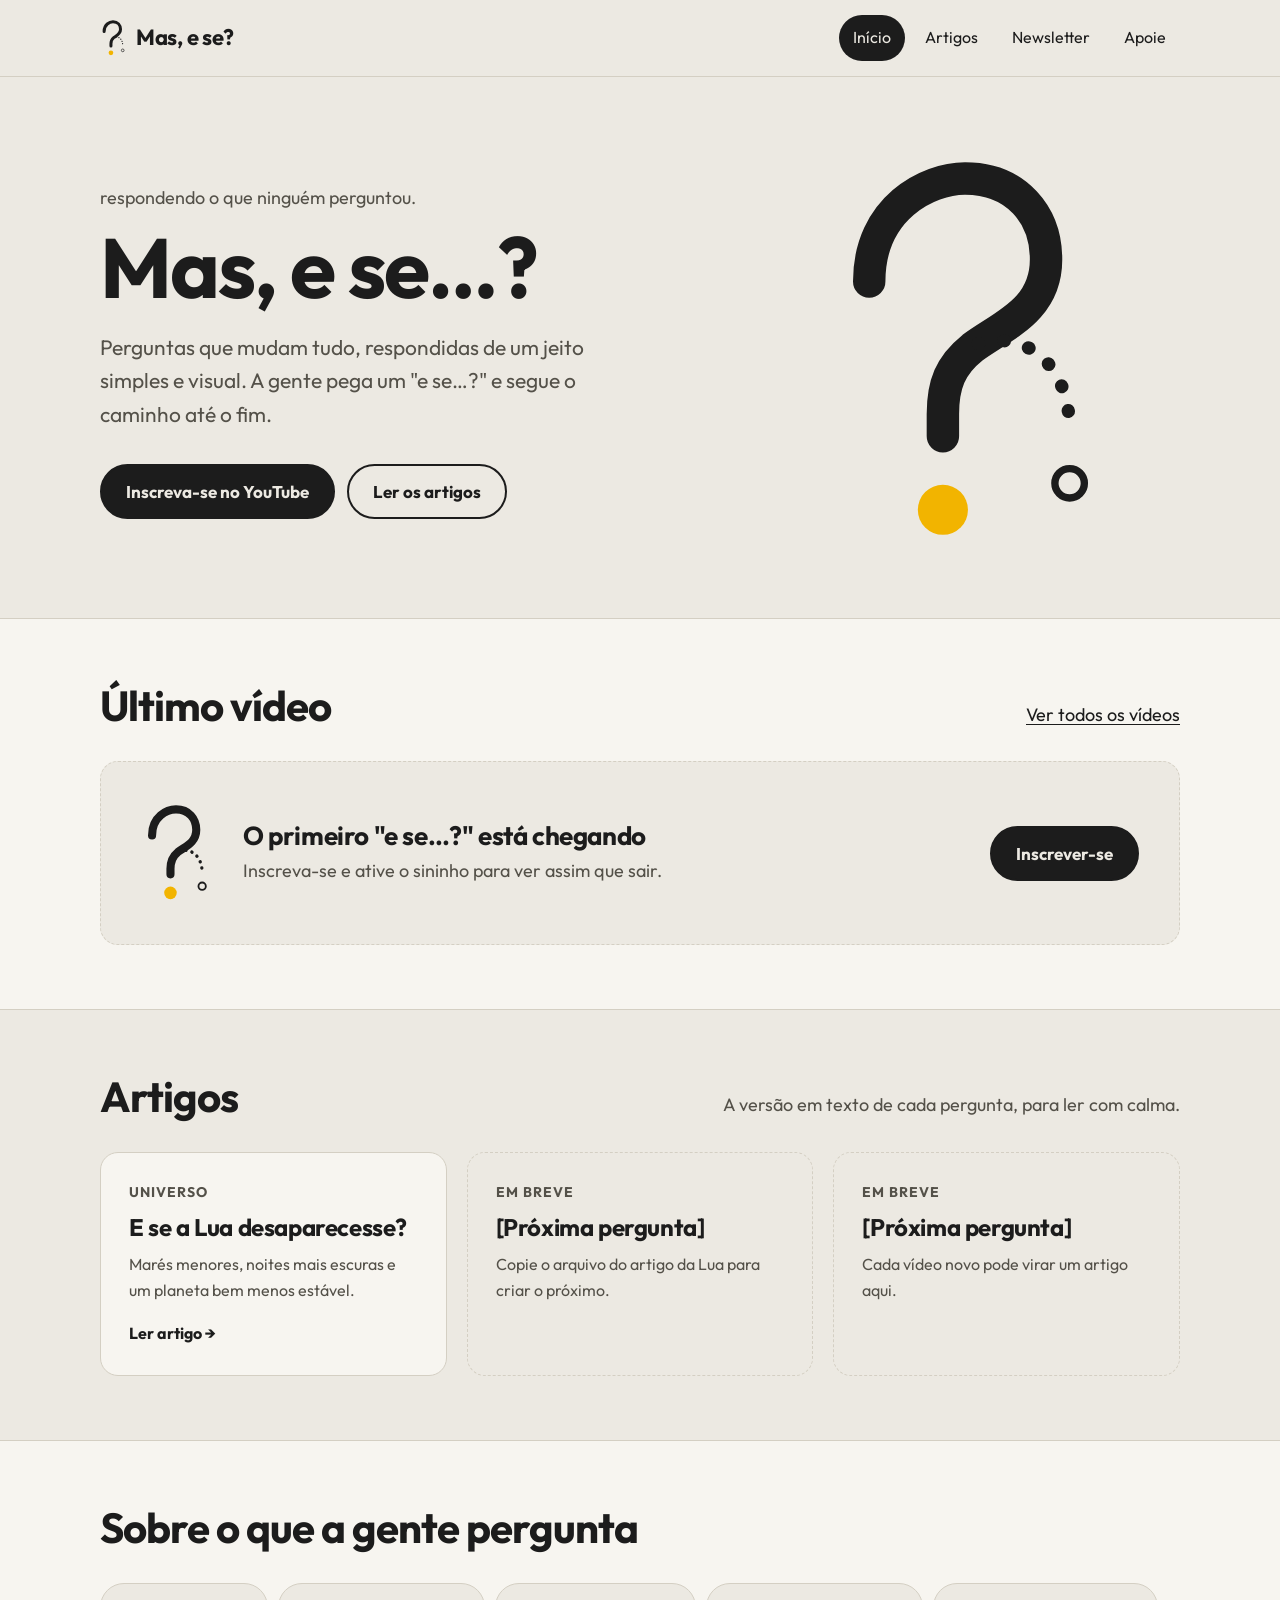
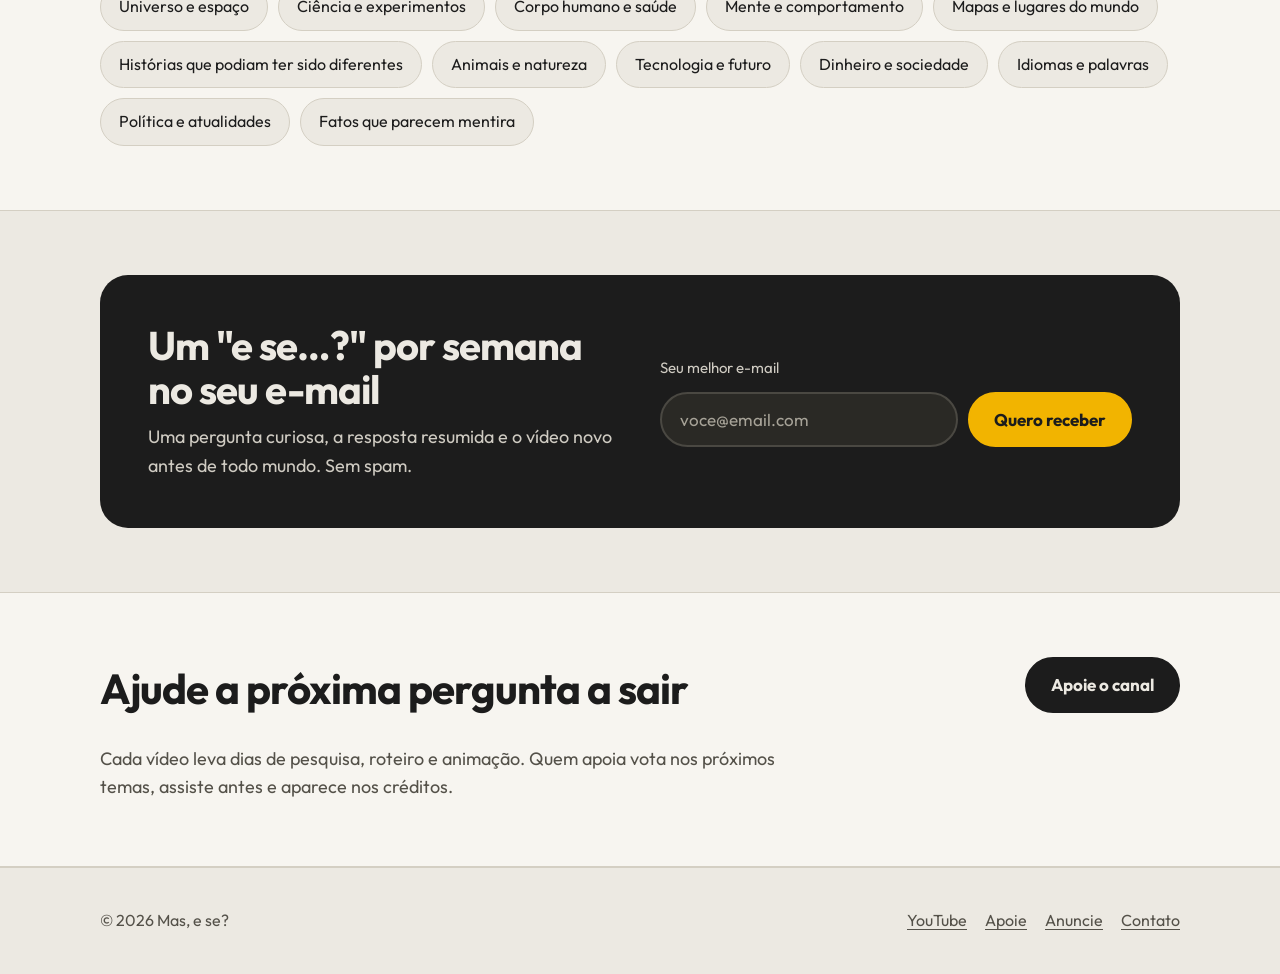
==== index.html @ bb421aa9 "Site do canal Mas, e se? Página inicial, artigo modelo, página de apoio, newsletter com Netlify Form" ====
<!doctype html>
<html lang="pt-BR">
<head>
  <meta charset="utf-8">
  <meta name="viewport" content="width=device-width, initial-scale=1">
  <title>Mas, e se? — perguntas que mudam tudo</title>
  <meta name="description" content="Perguntas que mudam tudo, respondidas de um jeito simples e visual. Ciência, história, universo, corpo humano e muito mais.">
  <meta property="og:title" content="Mas, e se?">
  <meta property="og:description" content="Perguntas que mudam tudo, respondidas de um jeito simples e visual.">
  <meta property="og:type" content="website">
  <link rel="icon" href="favicon.svg" type="image/svg+xml">
  <link rel="preconnect" href="https://fonts.googleapis.com">
  <link rel="preconnect" href="https://fonts.gstatic.com" crossorigin>
  <link href="https://fonts.googleapis.com/css2?family=Outfit:wght@400;700&display=swap" rel="stylesheet">
  <link rel="stylesheet" href="style.css">
</head>
<body>
  <a class="skip" href="#conteudo">Pular para o conteúdo</a>

  <header class="site-header">
    <div class="wrap">
      <a class="brand" href="/" aria-label="Mas, e se? — página inicial">
        <img src="logo.svg" alt="" width="26" height="38">
        <span>Mas, e se?</span>
      </a>
      <nav class="nav" aria-label="Principal">
        <a href="/" aria-current="page">Início</a>
        <a href="#artigos">Artigos</a>
        <a href="#newsletter">Newsletter</a>
        <a href="apoie.html">Apoie</a>
      </nav>
    </div>
  </header>

  <main id="conteudo">
    <!-- HERO -->
    <section class="hero">
      <div class="wrap">
        <div>
          <p class="eyebrow">respondendo o que ninguém perguntou.</p>
          <h1>Mas, e se…?</h1>
          <p class="lead">Perguntas que mudam tudo, respondidas de um jeito simples e visual. A gente pega um "e se…?" e segue o caminho até o fim.</p>
          <div class="hero-actions">
            <a class="btn" href="https://www.youtube.com/@youtubemasese?sub_confirmation=1" target="_blank" rel="noopener">Inscreva-se no YouTube</a>
            <a class="btn ghost" href="#artigos">Ler os artigos</a>
          </div>
        </div>
        <img class="hero-mark" src="logo.svg" alt="" width="280" height="405">
      </div>
    </section>

    <!-- ÚLTIMO VÍDEO -->
    <section class="alt" aria-labelledby="titulo-video">
      <div class="wrap">
        <div class="section-head">
          <h2 id="titulo-video">Último vídeo</h2>
          <a href="https://www.youtube.com/@youtubemasese/videos" target="_blank" rel="noopener">Ver todos os vídeos</a>
        </div>
        <!--
          QUANDO O PRIMEIRO VÍDEO SAIR: apague o bloco "video-soon" abaixo e use este no lugar,
          trocando ID_DO_VIDEO pelo código que vem depois de ?v= no link do vídeo:

          <div class="video">
            <iframe src="https://www.youtube-nocookie.com/embed/ID_DO_VIDEO" title="Último vídeo do canal Mas, e se?" loading="lazy" allow="accelerometer; autoplay; clipboard-write; encrypted-media; gyroscope; picture-in-picture" allowfullscreen></iframe>
          </div>
        -->
        <div class="video-soon">
          <img src="logo.svg" alt="" width="90" height="130">
          <div>
            <h3>O primeiro "e se…?" está chegando</h3>
            <p>Inscreva-se e ative o sininho para ver assim que sair.</p>
          </div>
          <a class="btn" href="https://www.youtube.com/@youtubemasese?sub_confirmation=1" target="_blank" rel="noopener">Inscrever-se</a>
        </div>
      </div>
    </section>

    <!-- ARTIGOS -->
    <section id="artigos" aria-labelledby="titulo-artigos">
      <div class="wrap">
        <div class="section-head">
          <h2 id="titulo-artigos">Artigos</h2>
          <p>A versão em texto de cada pergunta, para ler com calma.</p>
        </div>
        <div class="cards">
          <a class="card" href="e-se-a-lua-desaparecesse.html">
            <span class="tag">Universo</span>
            <h3>E se a Lua desaparecesse?</h3>
            <p>Marés menores, noites mais escuras e um planeta bem menos estável.</p>
            <span class="more">Ler artigo →</span>
          </a>
          <div class="card soon">
            <span class="tag">Em breve</span>
            <h3>[Próxima pergunta]</h3>
            <p>Copie o arquivo do artigo da Lua para criar o próximo.</p>
          </div>
          <div class="card soon">
            <span class="tag">Em breve</span>
            <h3>[Próxima pergunta]</h3>
            <p>Cada vídeo novo pode virar um artigo aqui.</p>
          </div>
        </div>
      </div>
    </section>

    <!-- TEMAS -->
    <section class="alt" aria-labelledby="titulo-temas">
      <div class="wrap">
        <div class="section-head">
          <h2 id="titulo-temas">Sobre o que a gente pergunta</h2>
        </div>
        <ul class="topics">
          <li>Universo e espaço</li>
          <li>Ciência e experimentos</li>
          <li>Corpo humano e saúde</li>
          <li>Mente e comportamento</li>
          <li>Mapas e lugares do mundo</li>
          <li>Histórias que podiam ter sido diferentes</li>
          <li>Animais e natureza</li>
          <li>Tecnologia e futuro</li>
          <li>Dinheiro e sociedade</li>
          <li>Idiomas e palavras</li>
          <li>Política e atualidades</li>
          <li>Fatos que parecem mentira</li>
        </ul>
      </div>
    </section>

    <!-- NEWSLETTER (funciona com o Netlify Forms) -->
    <section id="newsletter" aria-labelledby="titulo-news">
      <div class="wrap">
        <div class="newsletter">
          <div>
            <h2 id="titulo-news">Um "e se…?" por semana no seu e-mail</h2>
            <p>Uma pergunta curiosa, a resposta resumida e o vídeo novo antes de todo mundo. Sem spam.</p>
          </div>
          <form name="newsletter" method="POST" action="/obrigado.html" data-netlify="true" netlify-honeypot="campo-extra">
            <input type="hidden" name="form-name" value="newsletter">
            <p class="hidden-field"><label>Não preencha: <input name="campo-extra"></label></p>
            <label for="email">Seu melhor e-mail</label>
            <div class="field-row">
              <input id="email" type="email" name="email" placeholder="voce@email.com" autocomplete="email" required>
              <button class="btn" type="submit">Quero receber</button>
            </div>
          </form>
        </div>
      </div>
    </section>

    <!-- APOIO -->
    <section class="alt" aria-labelledby="titulo-apoio">
      <div class="wrap">
        <div class="section-head">
          <h2 id="titulo-apoio">Ajude a próxima pergunta a sair</h2>
          <a class="btn" href="apoie.html">Apoie o canal</a>
        </div>
        <p style="margin:0;max-width:680px;color:var(--muted)">Cada vídeo leva dias de pesquisa, roteiro e animação. Quem apoia vota nos próximos temas, assiste antes e aparece nos créditos.</p>
      </div>
    </section>
  </main>

  <footer class="site-footer">
    <div class="wrap">
      <span>© <span id="ano">2026</span> Mas, e se?</span>
      <nav aria-label="Rodapé">
        <a href="https://www.youtube.com/@youtubemasese" target="_blank" rel="noopener">YouTube</a>
        <a href="apoie.html">Apoie</a>
        <a href="apoie.html#anuncie">Anuncie</a>
        <a href="mailto:SEU_EMAIL@exemplo.com">Contato</a>
      </nav>
    </div>
  </footer>
  <script>document.getElementById('ano').textContent = new Date().getFullYear();</script>
</body>
</html>
---- style.css ----
/* Mas, e se? — estilos do site */
:root {
  --bg: #ECE9E2;
  --surface: #F7F5F0;
  --ink: #1C1C1C;
  --muted: #545149;
  --line: #D4CFC3;
  --accent: #F2B400;
  --radius: 18px;
  --max: 1120px;
  --font: 'Outfit', system-ui, -apple-system, 'Segoe UI', sans-serif;
}

* { box-sizing: border-box; }

html { scroll-behavior: smooth; }

body {
  margin: 0;
  background: var(--bg);
  color: var(--ink);
  font-family: var(--font);
  font-size: 18px;
  line-height: 1.6;
  -webkit-font-smoothing: antialiased;
}

img, svg { display: block; max-width: 100%; }

a { color: var(--ink); text-underline-offset: 3px; }
a:hover { color: #000; }

.wrap { width: 100%; max-width: var(--max); margin: 0 auto; padding: 0 20px; }

/* Acessibilidade */
.skip {
  position: absolute; left: -9999px; top: 0;
  background: var(--ink); color: var(--bg); padding: 10px 16px; border-radius: 0 0 10px 0;
}
.skip:focus { left: 0; z-index: 10; color: var(--bg); }
:focus-visible { outline: 3px solid var(--ink); outline-offset: 3px; }
.sr-only {
  position: absolute; width: 1px; height: 1px; padding: 0; margin: -1px;
  overflow: hidden; clip: rect(0 0 0 0); white-space: nowrap; border: 0;
}

/* Cabeçalho */
.site-header { border-bottom: 1px solid var(--line); }
.site-header .wrap {
  display: flex; align-items: center; justify-content: space-between;
  gap: 16px; flex-wrap: wrap; min-height: 76px; padding-top: 10px; padding-bottom: 10px;
}
.brand {
  display: flex; align-items: center; gap: 10px;
  font-weight: 700; font-size: 22px; text-decoration: none; letter-spacing: -0.3px;
}
.brand img { width: 26px; height: auto; }
.hero-mark { height: auto; }
.nav { display: flex; gap: 6px; flex-wrap: wrap; }
.nav a {
  text-decoration: none; font-size: 16px; padding: 10px 14px; border-radius: 999px;
  min-height: 44px; display: inline-flex; align-items: center;
}
.nav a:hover { background: var(--surface); }
.nav a[aria-current="page"] { background: var(--ink); color: var(--bg); }

/* Botões */
.btn {
  display: inline-flex; align-items: center; justify-content: center; gap: 8px;
  min-height: 48px; padding: 12px 24px; border-radius: 999px;
  font: inherit; font-size: 17px; font-weight: 700; text-decoration: none;
  background: var(--ink); color: var(--bg); border: 2px solid var(--ink); cursor: pointer;
}
.btn:hover { background: #000; color: var(--bg); }
.btn.ghost { background: transparent; color: var(--ink); }
.btn.ghost:hover { background: var(--surface); color: var(--ink); }

/* Hero */
.hero { padding: 72px 0 64px; }
.hero .wrap {
  display: grid; grid-template-columns: minmax(0, 1.4fr) minmax(0, 1fr);
  gap: 48px; align-items: center;
}
.eyebrow { margin: 0 0 12px; font-size: 18px; color: var(--muted); }
.hero h1 {
  margin: 0 0 20px; font-size: clamp(44px, 7vw, 84px); line-height: 1.02; letter-spacing: -2px;
}
.hero p.lead { margin: 0 0 32px; font-size: 21px; color: var(--muted); max-width: 520px; }
.hero-actions { display: flex; gap: 12px; flex-wrap: wrap; }
.hero-mark { justify-self: center; width: min(280px, 70%); }

/* Seções */
section { padding: 64px 0; }
.section-head {
  display: flex; align-items: end; justify-content: space-between; gap: 16px; flex-wrap: wrap;
  margin-bottom: 32px;
}
.section-head h2 { margin: 0; font-size: clamp(30px, 4vw, 42px); letter-spacing: -1px; line-height: 1.1; }
.section-head p { margin: 0; color: var(--muted); }
.alt { background: var(--surface); border-top: 1px solid var(--line); border-bottom: 1px solid var(--line); }

/* Vídeo */
.video {
  position: relative; aspect-ratio: 16 / 9; border-radius: var(--radius); overflow: hidden;
  background: var(--ink);
}
.video iframe { position: absolute; inset: 0; width: 100%; height: 100%; border: 0; }

.video-soon {
  display: flex; align-items: center; gap: 32px; flex-wrap: wrap;
  background: var(--bg); border: 1px dashed var(--line); border-radius: var(--radius); padding: 40px;
}
.video-soon img { width: 70px; height: auto; }
.video-soon div { flex: 1 1 280px; }
.video-soon h3 { margin: 0 0 6px; font-size: 26px; letter-spacing: -0.4px; line-height: 1.2; }
.video-soon p { margin: 0; color: var(--muted); }

/* Cards de artigo */
.cards { display: grid; grid-template-columns: repeat(3, minmax(0, 1fr)); gap: 20px; }
.card {
  background: var(--surface); border: 1px solid var(--line); border-radius: var(--radius);
  padding: 28px; display: flex; flex-direction: column; gap: 10px; text-decoration: none;
  transition: transform .15s ease, border-color .15s ease;
}
a.card:hover { transform: translateY(-3px); border-color: var(--ink); }
.card .tag { font-size: 14px; font-weight: 700; color: var(--muted); text-transform: uppercase; letter-spacing: 1px; }
.card h3 { margin: 0; font-size: 24px; line-height: 1.2; letter-spacing: -0.4px; }
.card p { margin: 0; color: var(--muted); font-size: 16px; }
.card .more { margin-top: auto; padding-top: 8px; font-weight: 700; font-size: 16px; }
.card.soon { border-style: dashed; background: transparent; }

/* Temas */
.topics { display: flex; flex-wrap: wrap; gap: 10px; padding: 0; margin: 0; list-style: none; }
.topics li {
  padding: 10px 18px; border-radius: 999px; border: 1px solid var(--line);
  background: var(--bg); font-size: 16px;
}

/* Newsletter */
.newsletter {
  background: var(--ink); color: var(--bg); border-radius: 28px; padding: 48px;
  display: grid; grid-template-columns: minmax(0, 1fr) minmax(0, 1fr); gap: 40px; align-items: center;
}
.newsletter h2 { margin: 0 0 12px; font-size: clamp(30px, 4vw, 40px); letter-spacing: -1px; line-height: 1.1; }
.newsletter p { margin: 0; color: #CFCBC2; }
.newsletter form { display: flex; flex-direction: column; gap: 12px; }
.newsletter label { font-size: 15px; color: #CFCBC2; }
.field-row { display: flex; gap: 10px; flex-wrap: wrap; }
.newsletter input[type="email"] {
  flex: 1 1 220px; min-height: 52px; padding: 12px 18px; border-radius: 999px;
  border: 2px solid #4A4842; background: #2A2925; color: var(--bg); font: inherit; font-size: 17px;
}
.newsletter input::placeholder { color: #A7A398; }
.newsletter .btn { background: var(--accent); color: var(--ink); border-color: var(--accent); }
.newsletter .btn:hover { background: #FFC61A; color: var(--ink); }
.hidden-field { display: none; }

/* Apoio */
.support-grid { display: grid; grid-template-columns: repeat(3, minmax(0, 1fr)); gap: 20px; }
.support-card {
  background: var(--surface); border: 1px solid var(--line); border-radius: var(--radius);
  padding: 28px; display: flex; flex-direction: column; gap: 12px;
}
.support-card h3 { margin: 0; font-size: 22px; }
.support-card p { margin: 0; color: var(--muted); font-size: 16px; }
.support-card ul { margin: 0; padding-left: 20px; color: var(--muted); font-size: 16px; }
.support-card .btn { margin-top: auto; }
.dot {
  width: 14px; height: 14px; border-radius: 50%; background: var(--accent); flex-shrink: 0;
}

/* Artigo */
.article { padding: 56px 0 72px; }
.article .wrap { max-width: 740px; }
.article .meta { color: var(--muted); font-size: 16px; margin: 0 0 12px; }
.article h1 { font-size: clamp(38px, 6vw, 60px); line-height: 1.05; letter-spacing: -1.5px; margin: 0 0 20px; }
.article .lead { font-size: 22px; color: var(--muted); margin: 0 0 36px; }
.article h2 { font-size: 30px; letter-spacing: -0.6px; line-height: 1.2; margin: 48px 0 12px; }
.article p { margin: 0 0 20px; }
.callout {
  display: flex; gap: 16px; align-items: flex-start;
  background: var(--surface); border: 1px solid var(--line); border-radius: var(--radius);
  padding: 24px; margin: 32px 0;
}
.callout .dot { margin-top: 8px; }
.callout p { margin: 0; }
.article .video { margin: 0 0 36px; }
.ad-slot {
  border: 1px dashed var(--line); border-radius: 12px; padding: 20px; text-align: center;
  color: var(--muted); font-size: 14px; margin: 36px 0;
}
.share { display: flex; gap: 10px; flex-wrap: wrap; margin-top: 40px; }

/* Página simples (obrigado / 404) */
.simple { min-height: 60vh; display: flex; align-items: center; padding: 80px 0; }
.simple .wrap { max-width: 640px; text-align: center; display: flex; flex-direction: column; align-items: center; gap: 16px; }
.simple svg { width: 120px; margin-bottom: 8px; }
.simple h1 { margin: 0; font-size: clamp(36px, 6vw, 56px); letter-spacing: -1.5px; line-height: 1.05; }
.simple p { margin: 0 0 12px; color: var(--muted); font-size: 20px; }

/* Rodapé */
.site-footer { border-top: 1px solid var(--line); padding: 40px 0; font-size: 16px; color: var(--muted); }
.site-footer .wrap { display: flex; justify-content: space-between; gap: 20px; flex-wrap: wrap; align-items: center; }
.site-footer nav { display: flex; gap: 18px; flex-wrap: wrap; }
.site-footer a { color: var(--muted); }
.site-footer a:hover { color: var(--ink); }

/* Celular */
@media (max-width: 860px) {
  .hero { padding: 48px 0; }
  .hero .wrap { grid-template-columns: minmax(0, 1fr); gap: 32px; }
  .hero-mark { order: -1; width: 150px; justify-self: start; }
  .cards, .support-grid { grid-template-columns: minmax(0, 1fr); }
  .newsletter { grid-template-columns: minmax(0, 1fr); padding: 32px 24px; gap: 24px; }
  section { padding: 48px 0; }
}

@media (prefers-reduced-motion: reduce) {
  html { scroll-behavior: auto; }
  a.card { transition: none; }
  a.card:hover { transform: none; }
}
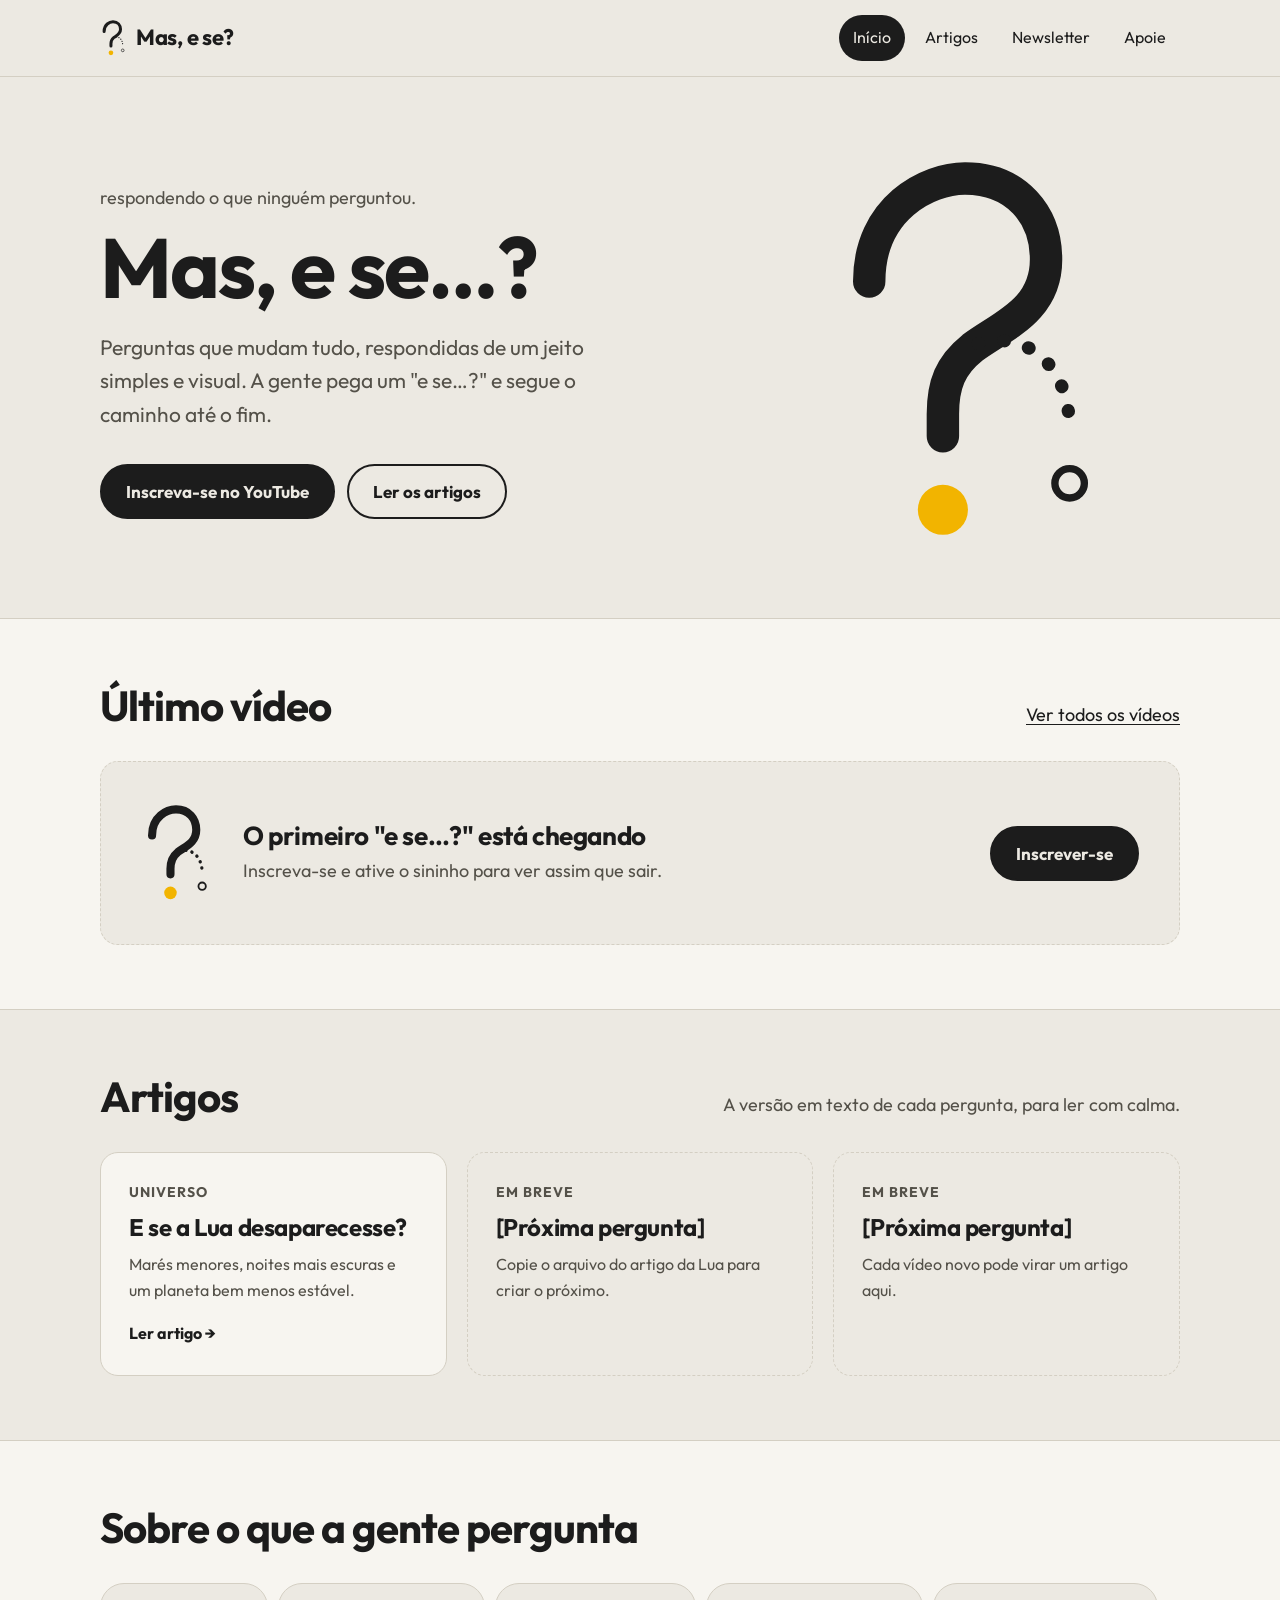
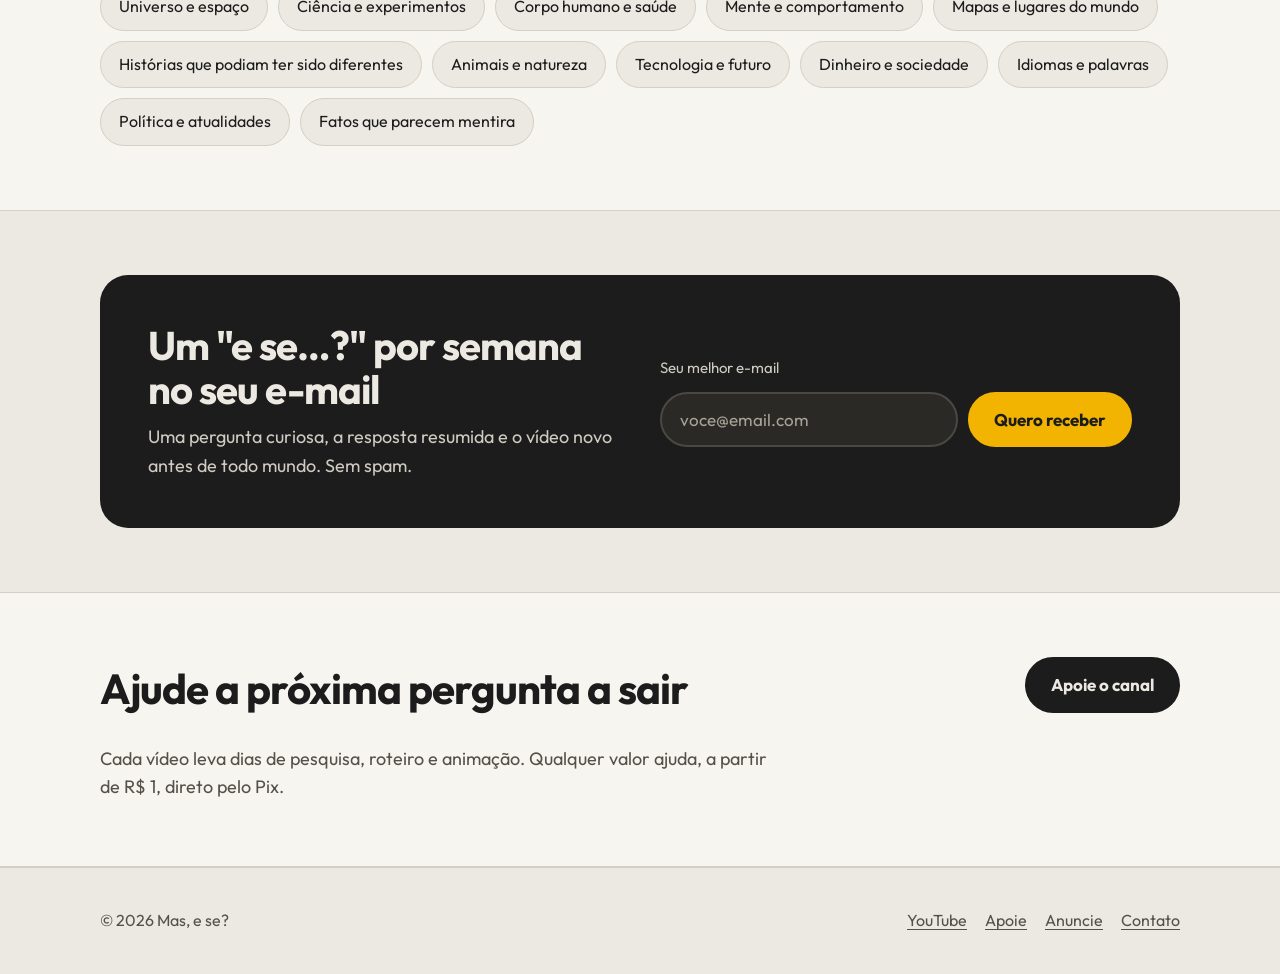
==== commit 71c56de1: "Pix na página Apoie, e-mail de contato e link do canal Co-Authored-By: Claude Opus 5.5 <noreply@anth" ====
--- a/index.html
+++ b/index.html
@@ -154,7 +154,7 @@
           <h2 id="titulo-apoio">Ajude a próxima pergunta a sair</h2>
           <a class="btn" href="apoie.html">Apoie o canal</a>
         </div>
-        <p style="margin:0;max-width:680px;color:var(--muted)">Cada vídeo leva dias de pesquisa, roteiro e animação. Quem apoia vota nos próximos temas, assiste antes e aparece nos créditos.</p>
+        <p style="margin:0;max-width:680px;color:var(--muted)">Cada vídeo leva dias de pesquisa, roteiro e animação. Qualquer valor ajuda, a partir de R$ 1, direto pelo Pix.</p>
       </div>
     </section>
   </main>
@@ -166,7 +166,7 @@
         <a href="https://www.youtube.com/@youtubemasese" target="_blank" rel="noopener">YouTube</a>
         <a href="apoie.html">Apoie</a>
         <a href="apoie.html#anuncie">Anuncie</a>
-        <a href="mailto:SEU_EMAIL@exemplo.com">Contato</a>
+        <a href="mailto:canalytmasese@gmail.com">Contato</a>
       </nav>
     </div>
   </footer>
--- a/style.css
+++ b/style.css
@@ -168,6 +168,52 @@
 .dot {
   width: 14px; height: 14px; border-radius: 50%; background: var(--accent); flex-shrink: 0;
 }
+
+/* Pix */
+.pix {
+  display: grid; grid-template-columns: minmax(0, 1fr) minmax(0, 1fr); gap: 24px; align-items: start;
+}
+.pix-values, .pix-pay {
+  background: var(--bg); border: 1px solid var(--line); border-radius: var(--radius); padding: 32px;
+}
+.pix-label { display: block; margin: 0 0 14px; font-weight: 700; font-size: 17px; }
+.chips { display: flex; flex-wrap: wrap; gap: 10px; }
+.chip {
+  min-height: 52px; min-width: 88px; padding: 10px 20px; border-radius: 999px;
+  border: 2px solid var(--line); background: var(--surface); color: var(--ink);
+  font: inherit; font-size: 18px; font-weight: 700; cursor: pointer;
+}
+.chip:hover { border-color: var(--ink); }
+.chip[aria-pressed="true"] { background: var(--ink); border-color: var(--ink); color: var(--bg); }
+.pix-outro { margin-top: 20px; display: flex; flex-direction: column; gap: 8px; }
+.pix-outro[hidden] { display: none; }
+.pix-outro label { font-size: 16px; font-weight: 700; }
+.pix-outro input {
+  min-height: 52px; max-width: 220px; padding: 10px 18px; border-radius: 999px;
+  border: 2px solid var(--line); background: var(--surface); font: inherit; font-size: 18px; color: var(--ink);
+}
+.pix-outro input:focus { border-color: var(--ink); }
+.pix-hint { margin: 0; font-size: 15px; color: var(--muted); }
+.pix-thanks { margin: 24px 0 0; color: var(--muted); font-size: 16px; }
+.pix-pay #pix-ativo { display: flex; flex-direction: column; gap: 12px; }
+.pix-pay #pix-ativo[hidden] { display: none; }
+.pix-qr {
+  align-self: center; background: #fff; padding: 14px; border-radius: 14px; border: 1px solid var(--line);
+  width: 250px; height: 250px;
+}
+.pix-qr svg { width: 220px; height: 220px; }
+.pix-amount { margin: 0; text-align: center; font-weight: 700; font-size: 20px; }
+.pix-pay textarea {
+  width: 100%; resize: none; padding: 12px 14px; border-radius: 12px; border: 1px solid var(--line);
+  background: var(--surface); font-family: ui-monospace, Menlo, Consolas, monospace; font-size: 13px; color: var(--ink);
+  word-break: break-all;
+}
+.pix-status { margin: 0; min-height: 1.4em; font-size: 15px; color: var(--muted); text-align: center; }
+.pix-steps { margin: 4px 0 0; padding-left: 22px; font-size: 15px; color: var(--muted); }
+.pix-soon { display: flex; flex-direction: column; align-items: flex-start; gap: 14px; }
+.pix-soon[hidden] { display: none; }
+.pix-soon p { margin: 0; color: var(--muted); }
+.pix-soon strong { color: var(--ink); }
 
 /* Artigo */
 .article { padding: 56px 0 72px; }
@@ -210,7 +256,8 @@
   .hero { padding: 48px 0; }
   .hero .wrap { grid-template-columns: minmax(0, 1fr); gap: 32px; }
   .hero-mark { order: -1; width: 150px; justify-self: start; }
-  .cards, .support-grid { grid-template-columns: minmax(0, 1fr); }
+  .cards, .support-grid, .pix { grid-template-columns: minmax(0, 1fr); }
+  .pix-values, .pix-pay { padding: 24px; }
   .newsletter { grid-template-columns: minmax(0, 1fr); padding: 32px 24px; gap: 24px; }
   section { padding: 48px 0; }
 }
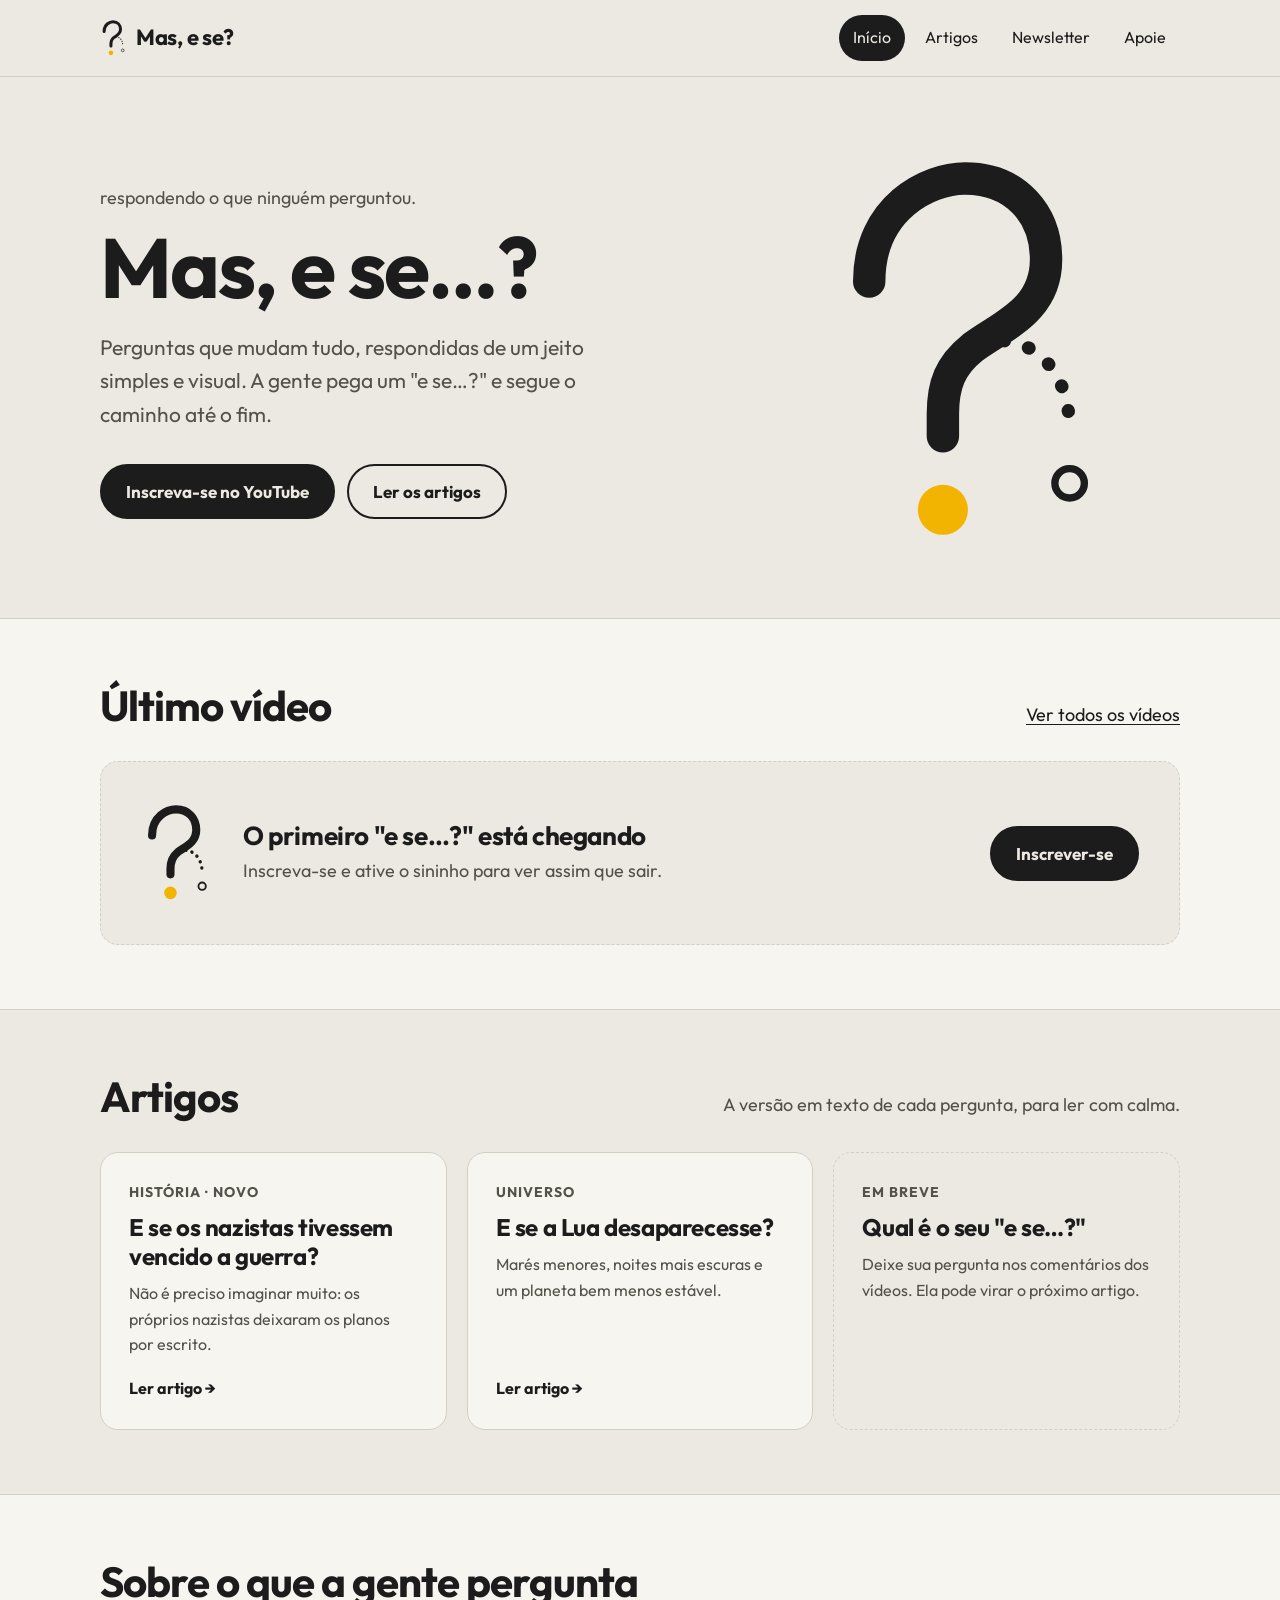
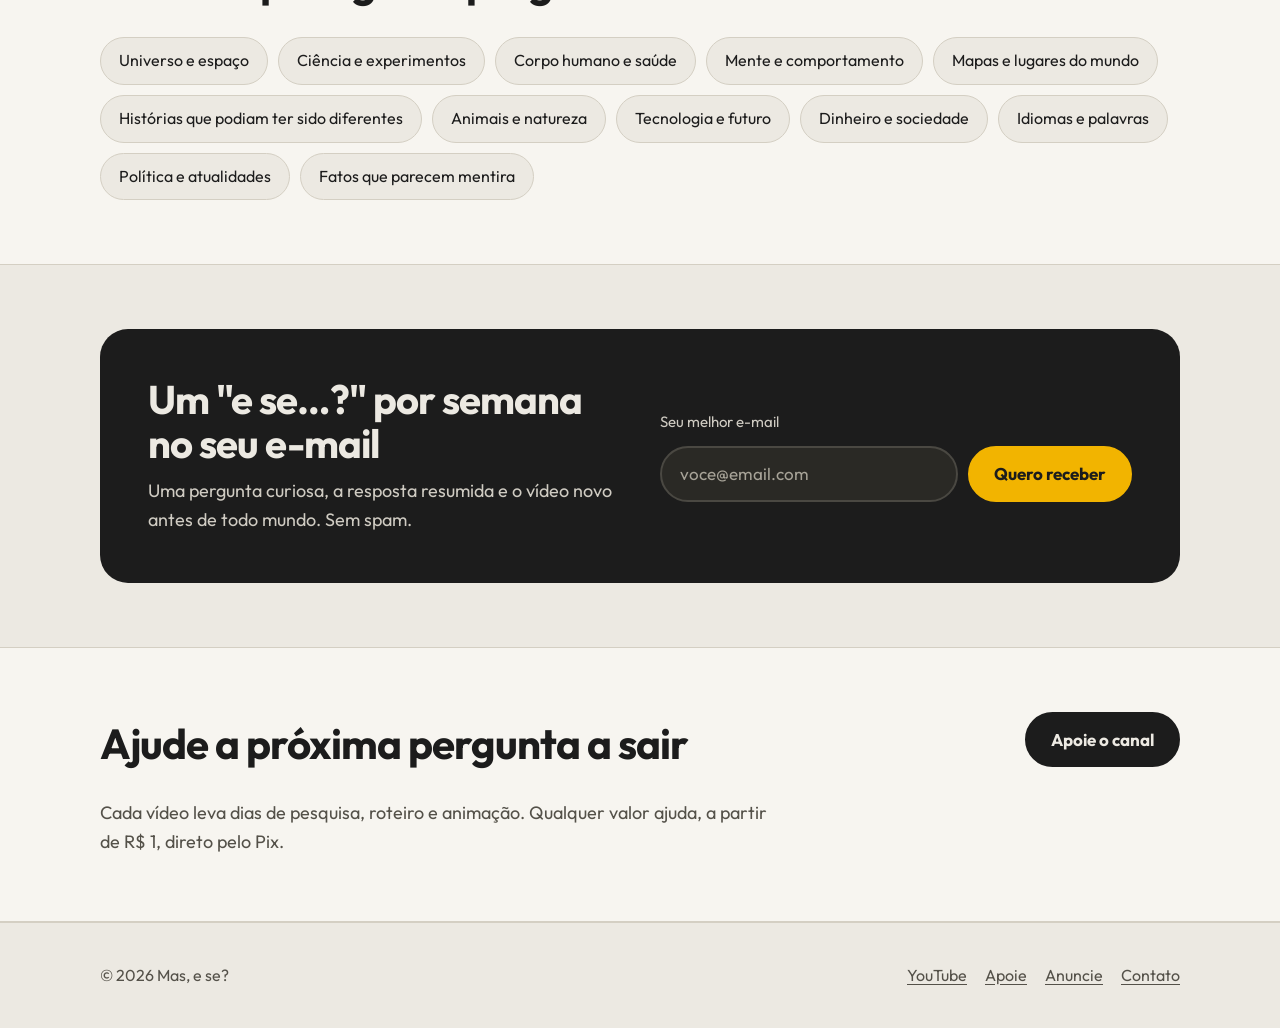
==== commit 2948431e: "Artigo: E se os nazistas tivessem vencido a guerra? Novo artigo de história com fontes, em destaque " ====
--- a/index.html
+++ b/index.html
@@ -83,6 +83,12 @@
           <p>A versão em texto de cada pergunta, para ler com calma.</p>
         </div>
         <div class="cards">
+          <a class="card" href="e-se-os-nazistas-tivessem-vencido.html">
+            <span class="tag">História · Novo</span>
+            <h3>E se os nazistas tivessem vencido a guerra?</h3>
+            <p>Não é preciso imaginar muito: os próprios nazistas deixaram os planos por escrito.</p>
+            <span class="more">Ler artigo →</span>
+          </a>
           <a class="card" href="e-se-a-lua-desaparecesse.html">
             <span class="tag">Universo</span>
             <h3>E se a Lua desaparecesse?</h3>
@@ -91,13 +97,8 @@
           </a>
           <div class="card soon">
             <span class="tag">Em breve</span>
-            <h3>[Próxima pergunta]</h3>
-            <p>Copie o arquivo do artigo da Lua para criar o próximo.</p>
-          </div>
-          <div class="card soon">
-            <span class="tag">Em breve</span>
-            <h3>[Próxima pergunta]</h3>
-            <p>Cada vídeo novo pode virar um artigo aqui.</p>
+            <h3>Qual é o seu "e se…?"</h3>
+            <p>Deixe sua pergunta nos comentários dos vídeos. Ela pode virar o próximo artigo.</p>
           </div>
         </div>
       </div>
--- a/style.css
+++ b/style.css
@@ -235,6 +235,10 @@
   border: 1px dashed var(--line); border-radius: 12px; padding: 20px; text-align: center;
   color: var(--muted); font-size: 14px; margin: 36px 0;
 }
+.sources { margin-top: 48px; padding-top: 8px; border-top: 1px solid var(--line); }
+.sources h2 { font-size: 22px; margin: 24px 0 12px; }
+.sources ul { margin: 0; padding-left: 20px; font-size: 16px; color: var(--muted); }
+.sources li { margin-bottom: 6px; }
 .share { display: flex; gap: 10px; flex-wrap: wrap; margin-top: 40px; }
 
 /* Página simples (obrigado / 404) */
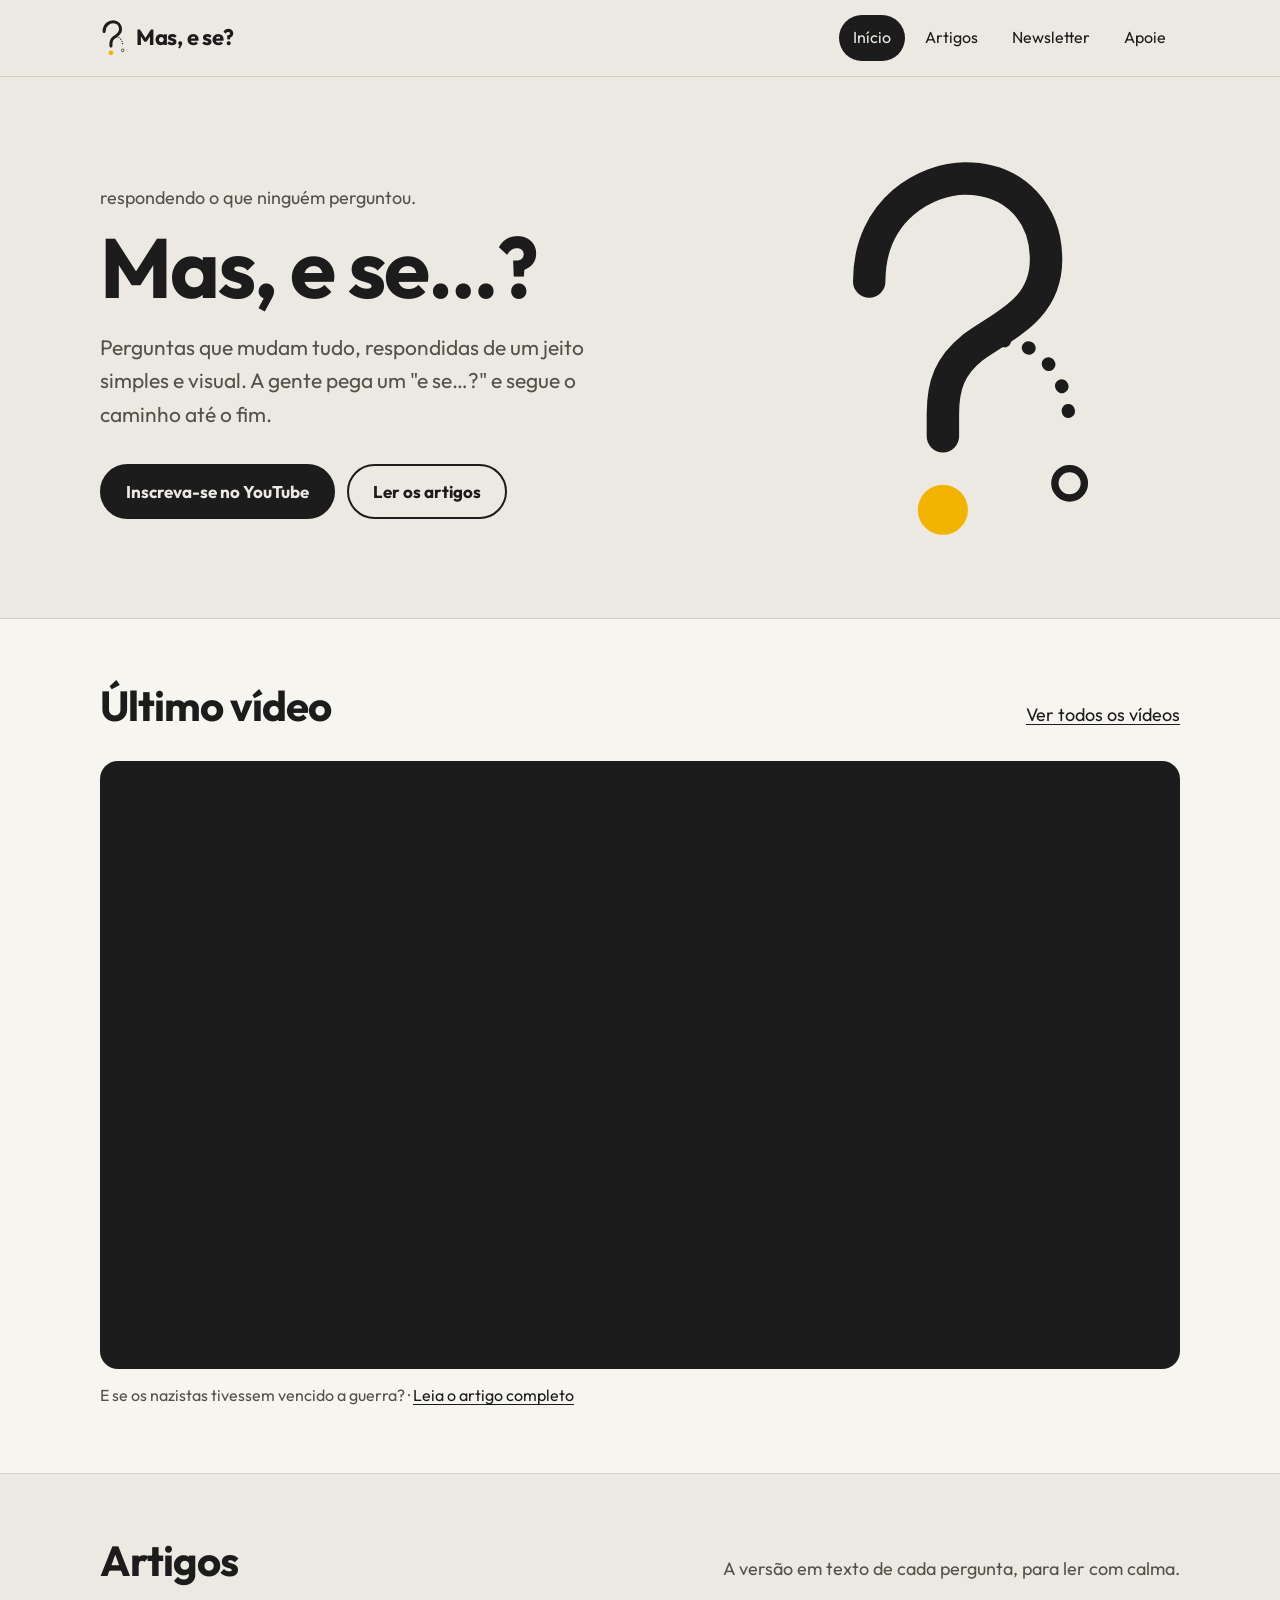
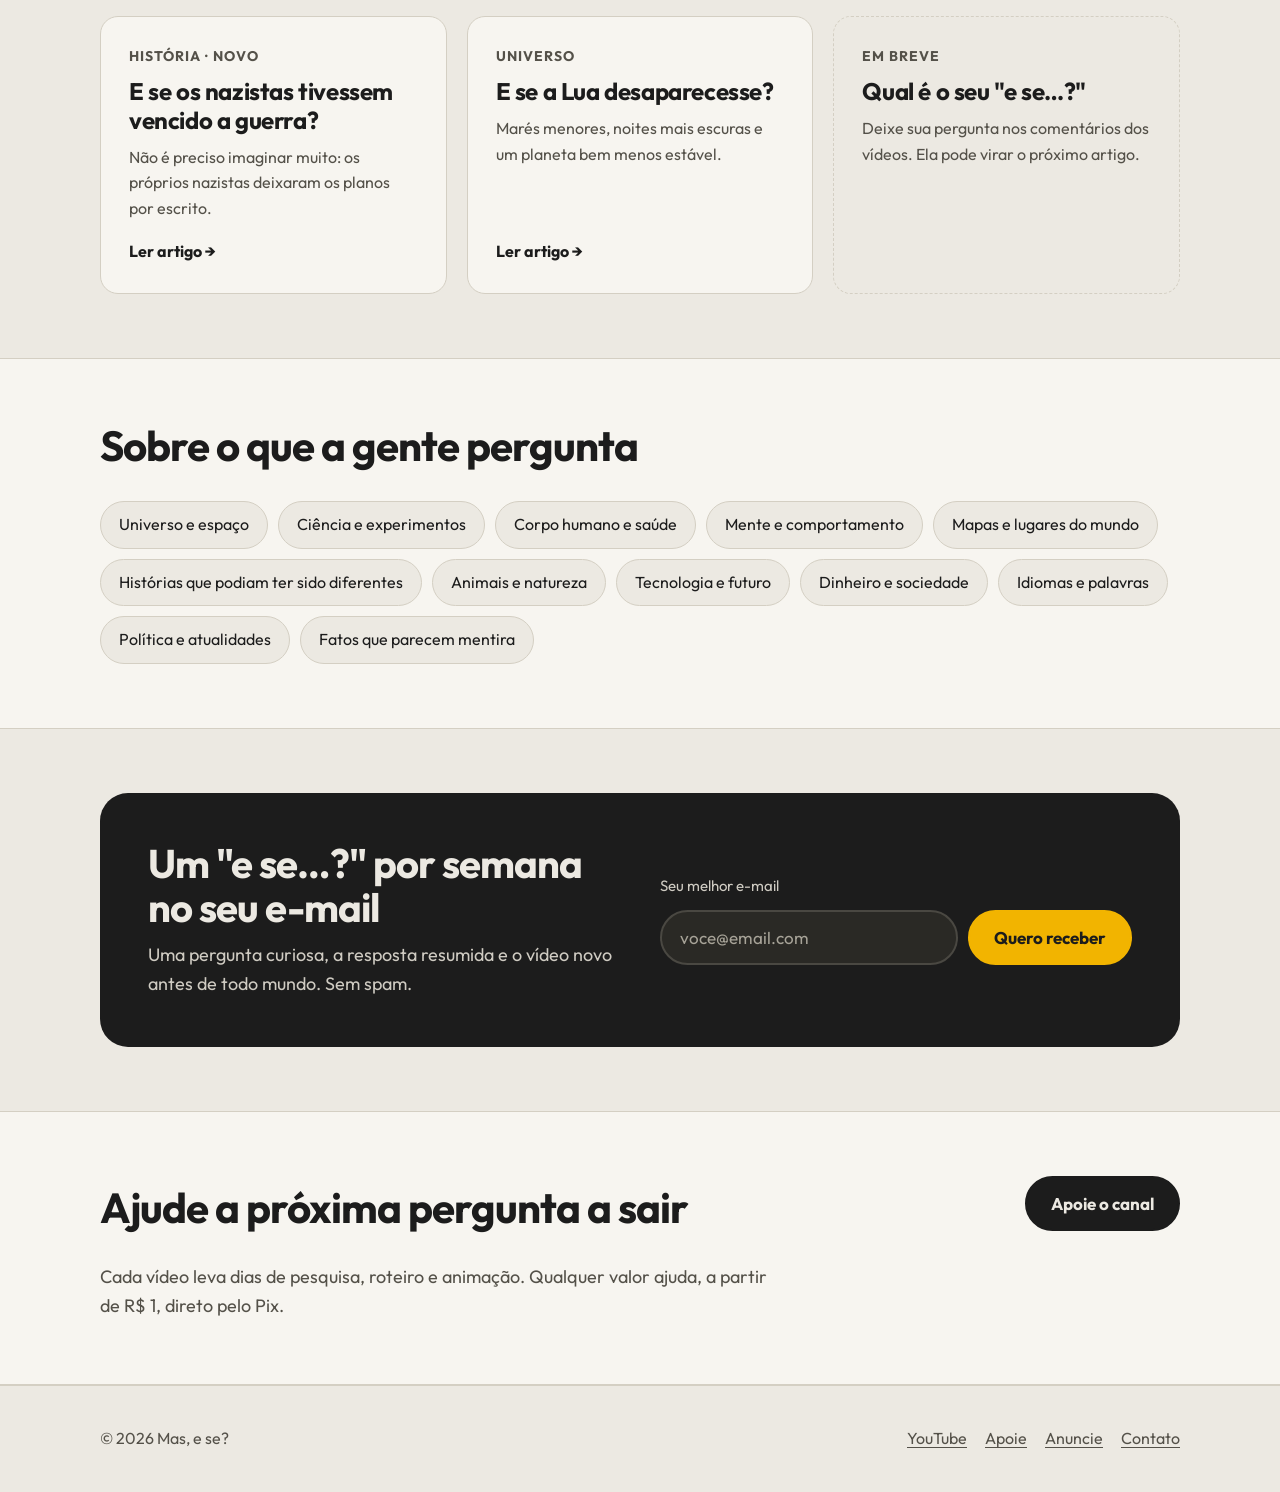
==== commit 0f296161: "Adiciona o vídeo 'E se os nazistas tivessem vencido a guerra?' Player na página inicial (último víde" ====
--- a/index.html
+++ b/index.html
@@ -56,22 +56,11 @@
           <h2 id="titulo-video">Último vídeo</h2>
           <a href="https://www.youtube.com/@youtubemasese/videos" target="_blank" rel="noopener">Ver todos os vídeos</a>
         </div>
-        <!--
-          QUANDO O PRIMEIRO VÍDEO SAIR: apague o bloco "video-soon" abaixo e use este no lugar,
-          trocando ID_DO_VIDEO pelo código que vem depois de ?v= no link do vídeo:
-
-          <div class="video">
-            <iframe src="https://www.youtube-nocookie.com/embed/ID_DO_VIDEO" title="Último vídeo do canal Mas, e se?" loading="lazy" allow="accelerometer; autoplay; clipboard-write; encrypted-media; gyroscope; picture-in-picture" allowfullscreen></iframe>
-          </div>
-        -->
-        <div class="video-soon">
-          <img src="logo.svg" alt="" width="90" height="130">
-          <div>
-            <h3>O primeiro "e se…?" está chegando</h3>
-            <p>Inscreva-se e ative o sininho para ver assim que sair.</p>
-          </div>
-          <a class="btn" href="https://www.youtube.com/@youtubemasese?sub_confirmation=1" target="_blank" rel="noopener">Inscrever-se</a>
+        <!-- Para trocar o vídeo, substitua o código depois de /embed/ pelo do vídeo novo (o que vem depois de youtu.be/ ou ?v=) -->
+        <div class="video">
+          <iframe src="https://www.youtube-nocookie.com/embed/lJ1Ig2pgP_Q" title="E se os nazistas tivessem vencido a guerra? — Mas, e se?" loading="lazy" allow="accelerometer; autoplay; clipboard-write; encrypted-media; gyroscope; picture-in-picture" allowfullscreen></iframe>
         </div>
+        <p class="video-caption">E se os nazistas tivessem vencido a guerra? · <a href="e-se-os-nazistas-tivessem-vencido.html">Leia o artigo completo</a></p>
       </div>
     </section>
 
--- a/style.css
+++ b/style.css
@@ -106,6 +106,7 @@
 }
 .video iframe { position: absolute; inset: 0; width: 100%; height: 100%; border: 0; }
 
+.video-caption { margin: 14px 0 0; font-size: 16px; color: var(--muted); }
 .video-soon {
   display: flex; align-items: center; gap: 32px; flex-wrap: wrap;
   background: var(--bg); border: 1px dashed var(--line); border-radius: var(--radius); padding: 40px;
